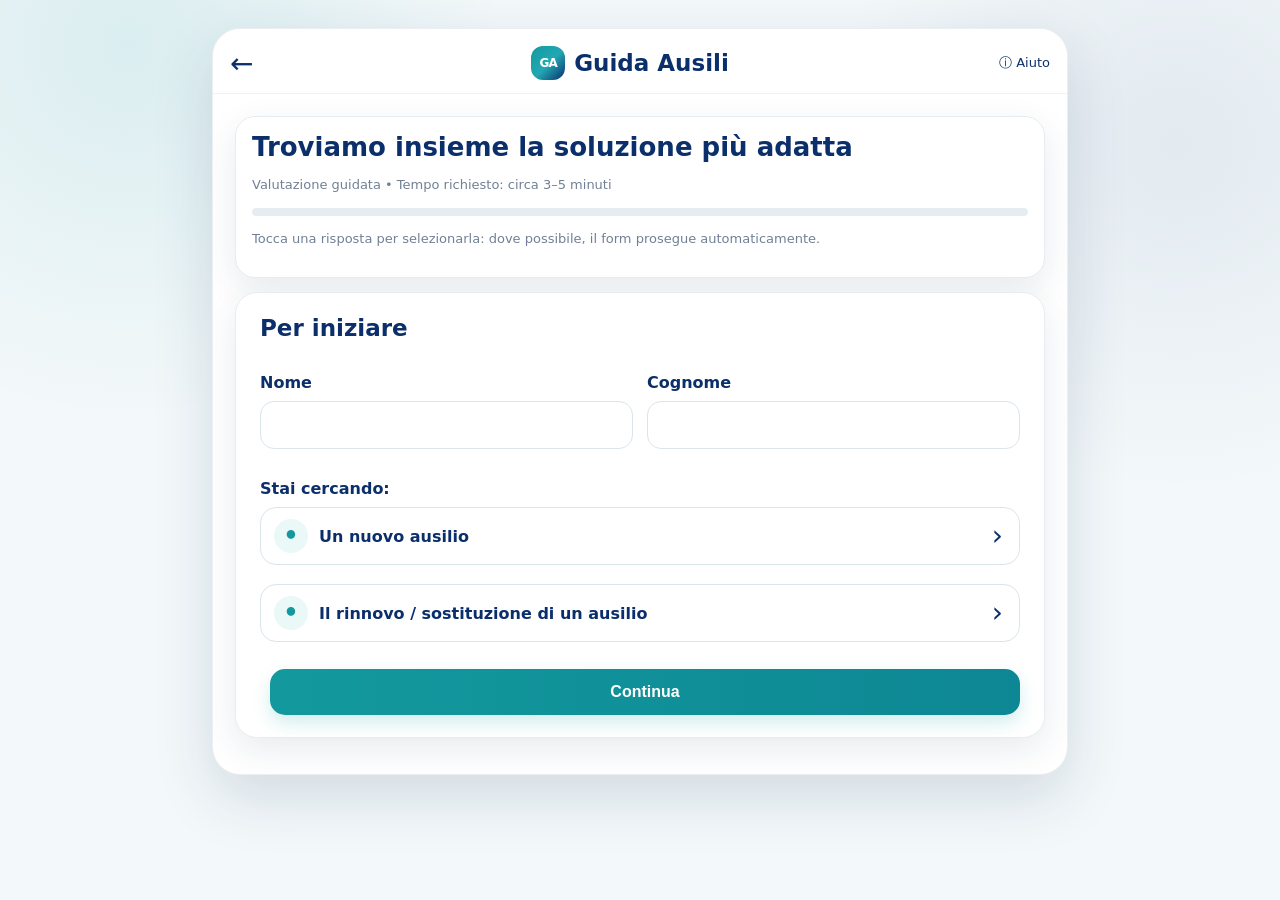
==== index.html @ f14e7bf2 "Initial commit: configuratore ausili (wizard + motore di scoring) Split del prototipo HTML monolitic" ====
<!DOCTYPE html>
<html lang="it">
<head>
<meta charset="utf-8">
<meta name="viewport" content="width=device-width,initial-scale=1">
<title>Configuratore Ausili - Motore V1</title>
<link rel="stylesheet" href="style.css">
</head>
<body>
<div class="wrap">
<div class="card">
<header class="app-header">
  <div class="back-ui">←</div>
  <div class="brand-ui"><span class="brand-logo">GA</span>Guida Ausili</div>
  <div class="help-ui">ⓘ Aiuto</div>
</header>
<div class="app-body">
<div class="top-progress">
  <h1>Troviamo insieme la soluzione più adatta</h1>
  <p class="small">Valutazione guidata • Tempo richiesto: circa 3–5 minuti</p>
  <div class="progress"><div id="bar"></div></div>
  <p class="small">Tocca una risposta per selezionarla: dove possibile, il form prosegue automaticamente.</p>
</div>

<form id="wizard">
<section class="step active" data-step="0">
<h2>Per iniziare</h2>
<div class="row">
<div class="field"><label>Nome</label><input name="firstName" type="text" required></div>
<div class="field"><label>Cognome</label><input name="lastName" type="text" required></div>
</div>
<div class="field">
<label>Stai cercando:</label>
<div class="grid">
<label class="option"><input type="radio" name="requestType" value="new" required> Un nuovo ausilio</label>
<label class="option"><input type="radio" name="requestType" value="renewal"> Il rinnovo / sostituzione di un ausilio</label>
</div>
</div>
<div class="actions"><span></span><button type="button" class="primary" onclick="nextStep()">Continua</button></div>
</section>

<section class="step" data-step="1">
<h2>Rinnovo dell'ausilio</h2>
<div id="renewalBlock">
<div class="field">
<label>Qual è il motivo principale del rinnovo?</label>
<div class="grid">
<label class="option"><input type="radio" name="renewalReason" value="wear"> Usura / tempo trascorso</label>
<label class="option"><input type="radio" name="renewalReason" value="changed"> Non più adeguato / mutate condizioni o esigenze</label>
</div>
</div>
<div id="wearDetails" class="hidden">
<div class="row">
<div class="field"><label>Da quale anno utilizzi l'ausilio attuale?</label><input type="number" min="1990" max="2026" name="deviceYear" placeholder="Es. 2021"></div>
<div class="field"><label>Come è stato ottenuto?</label>
<select name="funding">
<option value="">Seleziona</option><option value="asl">Fornitura ASL / SSN</option><option value="private">Acquisto privato</option><option value="unknown">Non lo so</option>
</select></div>
</div>
</div>
</div>
<div class="actions"><button type="button" class="secondary" onclick="prevStep()">Indietro</button><button type="button" class="primary" onclick="nextStep()">Continua</button></div>
</section>

<section class="step" data-step="2">
<h2>Tipologia di ausilio</h2>
<div class="field">
<label>Quale area ti interessa?</label>
<div class="grid">
<label class="option"><input type="radio" name="area" value="seated" required> Una soluzione per muoversi da seduto</label>
<label class="option"><input type="radio" name="area" value="standing"> Una soluzione per muoversi / stare in piedi</label>
<label class="option"><input type="radio" name="area" value="orthosis"> Un tutore / ortesi da indossare</label>
</div>
</div>
<div id="otherAreaMsg" class="warn hidden">In questo prototipo è già implementato il ramo “mobilità seduta adulto”. Gli altri rami verranno aggiunti con lo stesso motore.</div>
<div class="field">
<label>La soluzione è destinata a:</label>
<div class="grid">
<label class="option"><input type="radio" name="ageGroup" value="adult" required> Adulto</label>
<label class="option"><input type="radio" name="ageGroup" value="pediatric"> Bambino / ragazzo</label>
</div>
</div>
<div class="actions"><button type="button" class="secondary" onclick="prevStep()">Indietro</button><button type="button" class="primary" onclick="nextStep()">Continua</button></div>
</section>

<section class="step" data-step="3">
<h2>Tipo e contesto d'uso</h2>
<div class="field"><label>Hai già una preferenza?</label>
<div class="grid">
<label class="option"><input type="radio" name="preference" value="manual" required> Manuale</label>
<label class="option"><input type="radio" name="preference" value="power"> Elettronica</label>
<label class="option"><input type="radio" name="preference" value="unknown"> Non lo so, vorrei essere guidato</label>
</div></div>
<div class="field"><label>Dove prevedi di utilizzarla principalmente?</label>
<select name="context" required>
<option value="">Seleziona</option>
<option value="indoor_only">Solo all'interno</option>
<option value="mostly_indoor">Prevalentemente all'interno</option>
<option value="both">Sia all'interno che all'esterno</option>
<option value="mostly_outdoor">Prevalentemente all'esterno</option>
<option value="outdoor_only">Solo all'esterno</option>
</select></div>
<div class="actions"><button type="button" class="secondary" onclick="prevStep()">Indietro</button><button type="button" class="primary" onclick="nextStep()">Continua</button></div>
</section>

<section class="step" data-step="4">
<h2>Contesto abitativo</h2>
<div class="field"><label>Tipo di abitazione</label>
<select name="homeType"><option value="apartment">Appartamento</option><option value="house">Casa indipendente / villetta</option><option value="other">Altro</option></select></div>
<div class="field"><label>Sono presenti barriere per entrare o uscire?</label>
<select name="barriers">
<option value="none">No, accesso senza gradini</option><option value="one_step">Un gradino</option><option value="steps">Più gradini</option><option value="stairs">Una o più rampe di scale</option><option value="unknown">Non lo so</option>
</select></div>
<div class="field"><label>È presente una soluzione per superarle?</label>
<select name="barrierSolution">
<option value="none">Nessuna / non necessaria</option><option value="elevator">Ascensore</option><option value="stairlift">Montascale</option><option value="ramp">Rampa</option><option value="platform">Piattaforma elevatrice</option><option value="other">Altro</option>
</select></div>
<div id="elevatorFields" class="hidden">
<div class="row">
<div class="field"><label>Apertura porta ascensore (cm, se nota)</label><input type="number" name="elevatorWidth" min="40" max="200"></div>
<div class="field"><label>Profondità interna (cm, se nota)</label><input type="number" name="elevatorDepth" min="60" max="300"></div>
</div>
</div>
<div class="field"><label>Ci sono passaggi interni particolarmente stretti?</label>
<select name="narrowPassages"><option value="no">No</option><option value="yes">Sì</option><option value="unknown">Non lo so</option></select></div>
<div class="field"><label>Larghezza del passaggio più stretto (cm, se nota)</label><input type="number" name="narrowWidth" min="40" max="200"></div>
<div class="actions"><button type="button" class="secondary" onclick="prevStep()">Indietro</button><button type="button" class="primary" onclick="nextStep()">Continua</button></div>
</section>

<section class="step" data-step="5">
<h2>Quanto e come verrà utilizzata</h2>
<div class="field"><label>Quanto prevedi di utilizzare l'ausilio?</label>
<select name="usage" required>
<option value="">Seleziona</option>
<option value="occasional">Solo occasionalmente</option>
<option value="limited">Alcune volte durante la giornata</option>
<option value="hours">Diverse ore al giorno</option>
<option value="most_day">Per gran parte della giornata</option>
<option value="primary">Come seduta principale per tutta la giornata</option>
</select></div>
<div class="field"><label>Se usata in casa, sarà soprattutto:</label>
<select name="indoorRole">
<option value="specific">Per alcune attività / spostamenti specifici</option>
<option value="frequent">Per la maggior parte degli spostamenti</option>
<option value="primary">Come seduta per le attività quotidiane</option>
<option value="na">Non pertinente / non lo so</option>
</select></div>
<div class="field"><label>Deve essere caricata in automobile?</label>
<select name="carTransport">
<option value="frequent">Frequentemente</option><option value="occasional">Occasionalmente</option><option value="rare">Raramente</option><option value="never">Mai</option><option value="unknown">Non lo so</option>
</select></div>
<div class="actions"><button type="button" class="secondary" onclick="prevStep()">Indietro</button><button type="button" class="primary" onclick="nextStep()">Continua</button></div>
</section>

<section class="step" data-step="6">
<h2>Propulsione e accompagnamento</h2>
<div class="field"><label>La persona riesce a spostarsi autonomamente usando le braccia?</label>
<select name="propulsion" required>
<option value="">Seleziona</option>
<option value="independent">Sì, senza particolare difficoltà</option>
<option value="fatigue">Sì, ma con fatica</option>
<option value="short">Solo per brevi tratti</option>
<option value="none">No</option>
<option value="unknown">Non lo so</option>
</select></div>
<div class="field"><label>Durante gli spostamenti è disponibile un accompagnatore?</label>
<select name="caregiver" required>
<option value="">Seleziona</option>
<option value="always">Sempre o quasi sempre</option>
<option value="often">Spesso</option>
<option value="sometimes">Solo occasionalmente</option>
<option value="rare">Raramente</option>
<option value="never">Mai</option>
<option value="unknown">Non lo so</option>
</select></div>
<div class="field"><label>Per l'esterno, gli spostamenti saranno soprattutto:</label>
<select name="outdoorUse">
<option value="local">Brevi spostamenti vicino casa</option>
<option value="long">Tragitti più lunghi</option>
<option value="occasional">Uscite occasionali</option>
<option value="daily">Spostamenti quotidiani</option>
<option value="na">Non pertinente / non lo so</option>
</select></div>
<div class="actions"><button type="button" class="secondary" onclick="prevStep()">Indietro</button><button type="button" class="primary" onclick="nextStep()">Continua</button></div>
</section>

<section class="step" data-step="7">
<h2>Controllo posturale</h2>
<div class="field"><label>La persona riesce a mantenere il tronco stabile quando è seduta?</label>
<select name="trunk" required>
<option value="">Seleziona</option>
<option value="stable">Sì, in autonomia</option>
<option value="partial">Sì, ma tende a inclinarsi / necessita di qualche sostegno</option>
<option value="none">No, necessita di sostegno importante</option>
<option value="unknown">Non lo so</option>
</select></div>
<div class="field"><label>La persona riesce a mantenere il capo in posizione autonomamente?</label>
<select name="head" required>
<option value="">Seleziona</option>
<option value="stable">Sì</option>
<option value="partial">Sì, ma con difficoltà o per periodi limitati</option>
<option value="none">No, necessita di sostegno</option>
<option value="unknown">Non lo so</option>
</select></div>
<div class="actions"><button type="button" class="secondary" onclick="prevStep()">Indietro</button><button type="button" class="primary" onclick="nextStep()">Continua</button></div>
</section>

<section class="step" data-step="8">
<h2>Risultato della configurazione</h2>
<div id="resultBox"></div>
<div class="contact-panel">
<h3>Vuoi maggiori informazioni o una consulenza gratuita?</h3>
<p class="small">Puoi inviare direttamente a noi il riepilogo della configurazione tramite WhatsApp oppure email.</p>
<div class="row">
<div class="field"><label>Email</label><input type="email" name="contactEmail" placeholder="La tua email"></div>
<div class="field"><label>Cellulare</label><input type="tel" name="contactPhone" placeholder="Il tuo cellulare"></div>
</div>
<label class="consent-row"><input type="checkbox" name="contactConsent"> <span>Desidero essere ricontattato per ricevere maggiori informazioni o una consulenza gratuita relativa alla configurazione effettuata.</span></label>
<div class="contact-grid">
<button type="button" class="contact-btn whatsapp-btn" onclick="sendWhatsApp()">💬 Invia riepilogo via WhatsApp</button>
<button type="button" class="contact-btn email-btn" onclick="sendEmail()">✉️ Invia riepilogo via email</button>
</div>
<div id="summaryPreview" class="summary-preview"></div>
<p class="quick-note">Per l'uso reale sostituisci nel file script.js il numero WhatsApp e l'indirizzo email predefiniti. Il paziente vedrà il messaggio già compilato e dovrà solo premere “Invia”.</p>
<div class="actions"><button type="button" class="secondary" onclick="prevStep()">Indietro</button></div>
</div>
</section>
</form>
</div>
</div>
</div>

<script src="script.js"></script>
</body>
</html>
---- style.css ----
:root{
 --navy:#0b2f6b;--teal:#13999d;--teal2:#0d8794;--teal-soft:#eaf8f7;
 --bg:#f3f8fa;--card:#fff;--text:#15365d;--muted:#718096;--line:#dbe5ec;
 --ok:#eef9f2;--warn:#fff7e7;--shadow:0 12px 34px rgba(26,58,92,.10)
}
*{box-sizing:border-box}
html,body{margin:0;min-height:100%;font-family:Inter,system-ui,-apple-system,Segoe UI,Roboto,Arial,sans-serif;color:var(--text)}
body{background:radial-gradient(circle at 10% 5%,rgba(19,153,157,.11),transparent 26%),radial-gradient(circle at 92% 16%,rgba(11,47,107,.07),transparent 25%),var(--bg)}
.wrap{max-width:570px;margin:0 auto;padding:14px 12px 44px}
.card{background:#fff;border:1px solid rgba(11,47,107,.08);border-radius:34px;box-shadow:0 22px 60px rgba(25,55,84,.15);padding:0;overflow:hidden;min-height:94vh}
.app-header{position:sticky;top:0;z-index:20;background:rgba(255,255,255,.96);backdrop-filter:blur(12px);display:grid;grid-template-columns:42px 1fr 62px;align-items:center;padding:17px 17px 13px;border-bottom:1px solid #edf2f5}
.back-ui{font-size:28px;color:var(--navy);font-weight:500}.brand-ui{display:flex;align-items:center;justify-content:center;gap:9px;font-size:23px;font-weight:850;color:var(--navy)}
.brand-logo{width:34px;height:34px;border-radius:12px;background:linear-gradient(135deg,var(--teal),#22a8b4 52%,var(--navy));display:grid;place-items:center;color:#fff;font-size:12px;font-weight:900;letter-spacing:-1px}
.help-ui{text-align:right;font-size:13px;color:var(--navy)}
.app-body{padding:16px}
.top-progress{background:#fff;border:1px solid #e5edf2;border-radius:20px;padding:16px;box-shadow:var(--shadow);margin-bottom:14px}
.badge{display:none}
h1{font-size:26px;line-height:1.12;color:var(--navy);margin:0 0 8px}h2{font-size:23px;line-height:1.18;color:var(--navy);margin:0 0 16px}p{line-height:1.5}.small{font-size:13px;color:var(--muted)}
.progress{height:8px;background:#e6edf2;border-radius:999px;overflow:hidden;margin:13px 0 9px}.progress>div{height:100%;background:linear-gradient(90deg,var(--teal),#1eabb0);width:0;transition:.25s}
.step{display:none}.step.active{display:block;animation:fade .18s ease}@keyframes fade{from{opacity:.35;transform:translateY(4px)}to{opacity:1;transform:none}}
.step>h2,.step>.field,.step>.row,.step>.grid,.step>.actions,.step>label.option,#renewalBlock,#otherAreaMsg,#resultBox{margin-left:2px;margin-right:2px}
.step{background:#fff;border:1px solid #e6edf2;border-radius:22px;padding:18px;box-shadow:var(--shadow);margin-bottom:14px}
.field{margin:15px 0}.field>label,.field>div>label{display:block;font-weight:750;margin-bottom:9px;color:var(--navy)}
.row{display:grid;grid-template-columns:1fr 1fr;gap:10px}.grid{display:grid;gap:10px}
input[type=text],input[type=email],input[type=tel],input[type=number]{width:100%;padding:14px 14px;border:1px solid var(--line);border-radius:14px;font-size:16px;color:var(--text);background:#fff;outline:none}
input:focus{border-color:var(--teal);box-shadow:0 0 0 3px rgba(19,153,157,.10)}
label.option,.select-choice{position:relative;width:100%;display:flex!important;align-items:center;min-height:58px;border:1px solid var(--line)!important;border-radius:16px!important;padding:13px 44px 13px 58px!important;background:#fff!important;color:var(--navy)!important;font-size:16px!important;font-weight:750!important;text-align:left;cursor:pointer;transition:.15s}
label.option:before,.select-choice:before{content:'•';position:absolute;left:13px;top:50%;transform:translateY(-50%);width:34px;height:34px;border-radius:50%;display:grid;place-items:center;background:var(--teal-soft);color:var(--teal);font-size:24px;line-height:1}
label.option:after,.select-choice:after{content:'›';position:absolute;right:16px;top:50%;transform:translateY(-53%);font-size:28px;color:var(--navy);font-weight:400}
label.option:hover,.select-choice:hover{border-color:#b8d4de!important;background:#fcfefe!important}
label.option:has(input:checked),label.option.selected,.select-choice.selected{border-color:var(--teal)!important;background:var(--teal-soft)!important;box-shadow:0 0 0 1px var(--teal) inset}
label.option input[type=radio]{position:absolute;opacity:0;pointer-events:none}.select-buttons{display:grid;gap:10px;margin-top:8px}.enhanced-hidden{position:absolute!important;opacity:0!important;pointer-events:none!important;width:1px!important;height:1px!important}
.actions{display:flex;gap:10px;margin-top:18px}.actions button,button.primary,button.secondary,.contact-btn{border:0;border-radius:15px;padding:14px 16px;font-size:16px;font-weight:800;cursor:pointer}.primary{background:linear-gradient(90deg,var(--teal),var(--teal2));color:#fff;flex:1;box-shadow:0 8px 18px rgba(19,153,157,.18)}.secondary{background:#edf3f6;color:var(--navy)}
.result{background:linear-gradient(135deg,#fff,#f4fbfb);border:1px solid #d8ebeb;border-radius:20px;padding:18px;margin:12px 0;box-shadow:var(--shadow)}.result h2{font-size:28px;margin-bottom:10px}.score{font-size:12px;color:var(--muted)}
.req{background:#f7fafc;border:1px solid #e1e9ef;border-radius:16px;padding:14px;margin-top:12px}.req ul,.warn ul{padding-left:20px}.warn{background:var(--warn);border:1px solid #efdba6;border-radius:16px;padding:14px;margin-top:12px}.hidden{display:none!important}
.contact-panel{margin-top:16px;border-top:1px solid #edf1f4;padding-top:16px}.contact-panel h3{font-size:22px;color:var(--navy);margin:0 0 8px}.contact-grid{display:grid;gap:10px;margin:12px 0}.contact-btn{width:100%;display:flex;align-items:center;justify-content:center;gap:8px}.whatsapp-btn{background:#20b866;color:#fff}.email-btn{background:#edf4fb;color:var(--navy);border:1px solid #d8e5f1}.summary-preview{background:#f7fafc;border:1px solid #e1e9ef;border-radius:14px;padding:12px;white-space:pre-wrap;font-size:12px;line-height:1.45;color:#4f657a;margin-top:10px}
.consent-row{display:flex;gap:9px;align-items:flex-start;margin-top:10px;font-size:12px;color:var(--muted)}.consent-row input{margin-top:3px}.quick-note{font-size:12px;color:var(--muted);margin-top:8px}
@media(max-width:620px){.row{grid-template-columns:1fr}.card{border-radius:26px}.app-body{padding:13px}.step{padding:16px}.wrap{padding:8px 7px 34px}}
@media(min-width:760px){.wrap{max-width:880px;padding-top:28px}.card{min-height:auto;border-radius:28px}.app-body{padding:22px}.step{padding:22px}.select-buttons{grid-template-columns:repeat(2,minmax(0,1fr))}.row{gap:14px}}
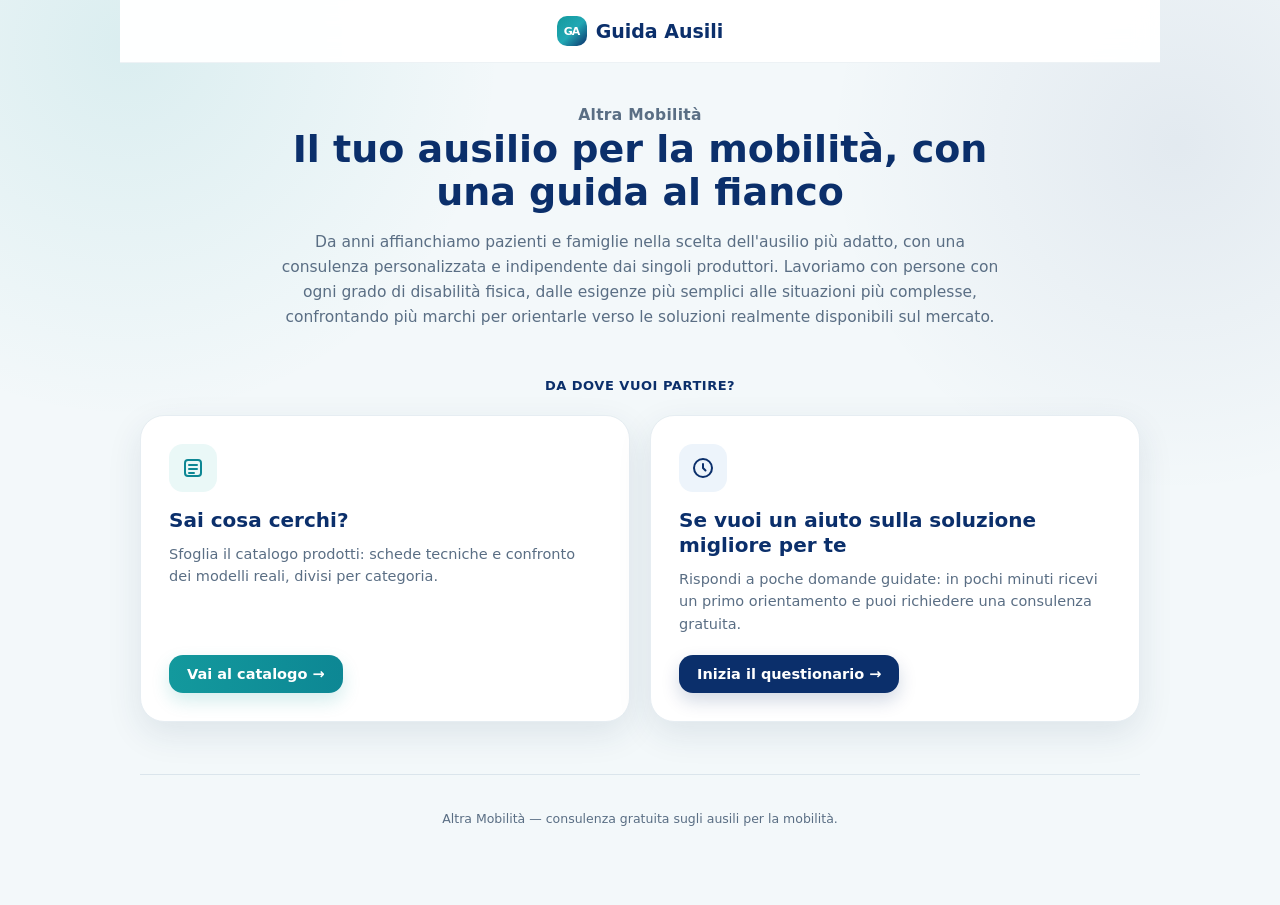
==== commit 8cf72c41: "Aggiunge una home page di ingresso prima del wizard Sposta il questionario su configuratore.html e i" ====
--- a/index.html
+++ b/index.html
@@ -1,235 +1,48 @@
-<!DOCTYPE html>
+<!doctype html>
 <html lang="it">
 <head>
 <meta charset="utf-8">
-<meta name="viewport" content="width=device-width,initial-scale=1">
-<title>Configuratore Ausili - Motore V1</title>
-<link rel="stylesheet" href="style.css">
+<meta name="viewport" content="width=device-width, initial-scale=1">
+<title>Guida Ausili</title>
+<meta name="description" content="Guida Ausili di Altra Mobilità: consulenza personalizzata e catalogo prodotti per trovare l'ausilio per la mobilità più adatto a ogni esigenza.">
+<link rel="stylesheet" href="home.css">
 </head>
 <body>
 <div class="wrap">
-<div class="card">
-<header class="app-header">
-  <div class="back-ui">←</div>
-  <div class="brand-ui"><span class="brand-logo">GA</span>Guida Ausili</div>
-  <div class="help-ui">ⓘ Aiuto</div>
-</header>
-<div class="app-body">
-<div class="top-progress">
-  <h1>Troviamo insieme la soluzione più adatta</h1>
-  <p class="small">Valutazione guidata • Tempo richiesto: circa 3–5 minuti</p>
-  <div class="progress"><div id="bar"></div></div>
-  <p class="small">Tocca una risposta per selezionarla: dove possibile, il form prosegue automaticamente.</p>
+
+  <header class="site-header">
+    <span></span>
+    <div class="brand-ui"><span class="brand-logo">GA</span>Guida Ausili</div>
+    <span></span>
+  </header>
+
+  <section class="hero">
+    <p class="eyebrow">Altra Mobilità</p>
+    <h1>Il tuo ausilio per la mobilità, con una guida al fianco</h1>
+    <p>Da anni affianchiamo pazienti e famiglie nella scelta dell'ausilio più adatto, con una consulenza personalizzata e indipendente dai singoli produttori. Lavoriamo con persone con ogni grado di disabilità fisica, dalle esigenze più semplici alle situazioni più complesse, confrontando più marchi per orientarle verso le soluzioni realmente disponibili sul mercato.</p>
+  </section>
+
+  <div class="choice-intro"><p>Da dove vuoi partire?</p></div>
+
+  <div class="choice-grid">
+    <a class="choice-card" href="catalogo/index.html">
+      <span class="icon-tile" aria-hidden="true"><svg viewBox="0 0 24 24" fill="none" stroke="currentColor" stroke-width="2" stroke-linecap="round" stroke-linejoin="round"><rect x="4" y="4" width="16" height="16" rx="3"/><path d="M8 9h8M8 13h8M8 17h5"/></svg></span>
+      <h2>Sai cosa cerchi?</h2>
+      <p>Sfoglia il catalogo prodotti: schede tecniche e confronto dei modelli reali, divisi per categoria.</p>
+      <span class="cta">Vai al catalogo →</span>
+    </a>
+    <a class="choice-card alt" href="configuratore.html">
+      <span class="icon-tile" aria-hidden="true"><svg viewBox="0 0 24 24" fill="none" stroke="currentColor" stroke-width="2" stroke-linecap="round" stroke-linejoin="round"><circle cx="12" cy="12" r="9"/><path d="M12 8v4l2.5 2.5"/></svg></span>
+      <h2>Se vuoi un aiuto sulla soluzione migliore per te</h2>
+      <p>Rispondi a poche domande guidate: in pochi minuti ricevi un primo orientamento e puoi richiedere una consulenza gratuita.</p>
+      <span class="cta">Inizia il questionario →</span>
+    </a>
+  </div>
+
+  <footer class="site-footer">
+    <p>Altra Mobilità — consulenza gratuita sugli ausili per la mobilità.</p>
+  </footer>
+
 </div>
-
-<form id="wizard">
-<section class="step active" data-step="0">
-<h2>Per iniziare</h2>
-<div class="row">
-<div class="field"><label>Nome</label><input name="firstName" type="text" required></div>
-<div class="field"><label>Cognome</label><input name="lastName" type="text" required></div>
-</div>
-<div class="field">
-<label>Stai cercando:</label>
-<div class="grid">
-<label class="option"><input type="radio" name="requestType" value="new" required> Un nuovo ausilio</label>
-<label class="option"><input type="radio" name="requestType" value="renewal"> Il rinnovo / sostituzione di un ausilio</label>
-</div>
-</div>
-<div class="actions"><span></span><button type="button" class="primary" onclick="nextStep()">Continua</button></div>
-</section>
-
-<section class="step" data-step="1">
-<h2>Rinnovo dell'ausilio</h2>
-<div id="renewalBlock">
-<div class="field">
-<label>Qual è il motivo principale del rinnovo?</label>
-<div class="grid">
-<label class="option"><input type="radio" name="renewalReason" value="wear"> Usura / tempo trascorso</label>
-<label class="option"><input type="radio" name="renewalReason" value="changed"> Non più adeguato / mutate condizioni o esigenze</label>
-</div>
-</div>
-<div id="wearDetails" class="hidden">
-<div class="row">
-<div class="field"><label>Da quale anno utilizzi l'ausilio attuale?</label><input type="number" min="1990" max="2026" name="deviceYear" placeholder="Es. 2021"></div>
-<div class="field"><label>Come è stato ottenuto?</label>
-<select name="funding">
-<option value="">Seleziona</option><option value="asl">Fornitura ASL / SSN</option><option value="private">Acquisto privato</option><option value="unknown">Non lo so</option>
-</select></div>
-</div>
-</div>
-</div>
-<div class="actions"><button type="button" class="secondary" onclick="prevStep()">Indietro</button><button type="button" class="primary" onclick="nextStep()">Continua</button></div>
-</section>
-
-<section class="step" data-step="2">
-<h2>Tipologia di ausilio</h2>
-<div class="field">
-<label>Quale area ti interessa?</label>
-<div class="grid">
-<label class="option"><input type="radio" name="area" value="seated" required> Una soluzione per muoversi da seduto</label>
-<label class="option"><input type="radio" name="area" value="standing"> Una soluzione per muoversi / stare in piedi</label>
-<label class="option"><input type="radio" name="area" value="orthosis"> Un tutore / ortesi da indossare</label>
-</div>
-</div>
-<div id="otherAreaMsg" class="warn hidden">In questo prototipo è già implementato il ramo “mobilità seduta adulto”. Gli altri rami verranno aggiunti con lo stesso motore.</div>
-<div class="field">
-<label>La soluzione è destinata a:</label>
-<div class="grid">
-<label class="option"><input type="radio" name="ageGroup" value="adult" required> Adulto</label>
-<label class="option"><input type="radio" name="ageGroup" value="pediatric"> Bambino / ragazzo</label>
-</div>
-</div>
-<div class="actions"><button type="button" class="secondary" onclick="prevStep()">Indietro</button><button type="button" class="primary" onclick="nextStep()">Continua</button></div>
-</section>
-
-<section class="step" data-step="3">
-<h2>Tipo e contesto d'uso</h2>
-<div class="field"><label>Hai già una preferenza?</label>
-<div class="grid">
-<label class="option"><input type="radio" name="preference" value="manual" required> Manuale</label>
-<label class="option"><input type="radio" name="preference" value="power"> Elettronica</label>
-<label class="option"><input type="radio" name="preference" value="unknown"> Non lo so, vorrei essere guidato</label>
-</div></div>
-<div class="field"><label>Dove prevedi di utilizzarla principalmente?</label>
-<select name="context" required>
-<option value="">Seleziona</option>
-<option value="indoor_only">Solo all'interno</option>
-<option value="mostly_indoor">Prevalentemente all'interno</option>
-<option value="both">Sia all'interno che all'esterno</option>
-<option value="mostly_outdoor">Prevalentemente all'esterno</option>
-<option value="outdoor_only">Solo all'esterno</option>
-</select></div>
-<div class="actions"><button type="button" class="secondary" onclick="prevStep()">Indietro</button><button type="button" class="primary" onclick="nextStep()">Continua</button></div>
-</section>
-
-<section class="step" data-step="4">
-<h2>Contesto abitativo</h2>
-<div class="field"><label>Tipo di abitazione</label>
-<select name="homeType"><option value="apartment">Appartamento</option><option value="house">Casa indipendente / villetta</option><option value="other">Altro</option></select></div>
-<div class="field"><label>Sono presenti barriere per entrare o uscire?</label>
-<select name="barriers">
-<option value="none">No, accesso senza gradini</option><option value="one_step">Un gradino</option><option value="steps">Più gradini</option><option value="stairs">Una o più rampe di scale</option><option value="unknown">Non lo so</option>
-</select></div>
-<div class="field"><label>È presente una soluzione per superarle?</label>
-<select name="barrierSolution">
-<option value="none">Nessuna / non necessaria</option><option value="elevator">Ascensore</option><option value="stairlift">Montascale</option><option value="ramp">Rampa</option><option value="platform">Piattaforma elevatrice</option><option value="other">Altro</option>
-</select></div>
-<div id="elevatorFields" class="hidden">
-<div class="row">
-<div class="field"><label>Apertura porta ascensore (cm, se nota)</label><input type="number" name="elevatorWidth" min="40" max="200"></div>
-<div class="field"><label>Profondità interna (cm, se nota)</label><input type="number" name="elevatorDepth" min="60" max="300"></div>
-</div>
-</div>
-<div class="field"><label>Ci sono passaggi interni particolarmente stretti?</label>
-<select name="narrowPassages"><option value="no">No</option><option value="yes">Sì</option><option value="unknown">Non lo so</option></select></div>
-<div class="field"><label>Larghezza del passaggio più stretto (cm, se nota)</label><input type="number" name="narrowWidth" min="40" max="200"></div>
-<div class="actions"><button type="button" class="secondary" onclick="prevStep()">Indietro</button><button type="button" class="primary" onclick="nextStep()">Continua</button></div>
-</section>
-
-<section class="step" data-step="5">
-<h2>Quanto e come verrà utilizzata</h2>
-<div class="field"><label>Quanto prevedi di utilizzare l'ausilio?</label>
-<select name="usage" required>
-<option value="">Seleziona</option>
-<option value="occasional">Solo occasionalmente</option>
-<option value="limited">Alcune volte durante la giornata</option>
-<option value="hours">Diverse ore al giorno</option>
-<option value="most_day">Per gran parte della giornata</option>
-<option value="primary">Come seduta principale per tutta la giornata</option>
-</select></div>
-<div class="field"><label>Se usata in casa, sarà soprattutto:</label>
-<select name="indoorRole">
-<option value="specific">Per alcune attività / spostamenti specifici</option>
-<option value="frequent">Per la maggior parte degli spostamenti</option>
-<option value="primary">Come seduta per le attività quotidiane</option>
-<option value="na">Non pertinente / non lo so</option>
-</select></div>
-<div class="field"><label>Deve essere caricata in automobile?</label>
-<select name="carTransport">
-<option value="frequent">Frequentemente</option><option value="occasional">Occasionalmente</option><option value="rare">Raramente</option><option value="never">Mai</option><option value="unknown">Non lo so</option>
-</select></div>
-<div class="actions"><button type="button" class="secondary" onclick="prevStep()">Indietro</button><button type="button" class="primary" onclick="nextStep()">Continua</button></div>
-</section>
-
-<section class="step" data-step="6">
-<h2>Propulsione e accompagnamento</h2>
-<div class="field"><label>La persona riesce a spostarsi autonomamente usando le braccia?</label>
-<select name="propulsion" required>
-<option value="">Seleziona</option>
-<option value="independent">Sì, senza particolare difficoltà</option>
-<option value="fatigue">Sì, ma con fatica</option>
-<option value="short">Solo per brevi tratti</option>
-<option value="none">No</option>
-<option value="unknown">Non lo so</option>
-</select></div>
-<div class="field"><label>Durante gli spostamenti è disponibile un accompagnatore?</label>
-<select name="caregiver" required>
-<option value="">Seleziona</option>
-<option value="always">Sempre o quasi sempre</option>
-<option value="often">Spesso</option>
-<option value="sometimes">Solo occasionalmente</option>
-<option value="rare">Raramente</option>
-<option value="never">Mai</option>
-<option value="unknown">Non lo so</option>
-</select></div>
-<div class="field"><label>Per l'esterno, gli spostamenti saranno soprattutto:</label>
-<select name="outdoorUse">
-<option value="local">Brevi spostamenti vicino casa</option>
-<option value="long">Tragitti più lunghi</option>
-<option value="occasional">Uscite occasionali</option>
-<option value="daily">Spostamenti quotidiani</option>
-<option value="na">Non pertinente / non lo so</option>
-</select></div>
-<div class="actions"><button type="button" class="secondary" onclick="prevStep()">Indietro</button><button type="button" class="primary" onclick="nextStep()">Continua</button></div>
-</section>
-
-<section class="step" data-step="7">
-<h2>Controllo posturale</h2>
-<div class="field"><label>La persona riesce a mantenere il tronco stabile quando è seduta?</label>
-<select name="trunk" required>
-<option value="">Seleziona</option>
-<option value="stable">Sì, in autonomia</option>
-<option value="partial">Sì, ma tende a inclinarsi / necessita di qualche sostegno</option>
-<option value="none">No, necessita di sostegno importante</option>
-<option value="unknown">Non lo so</option>
-</select></div>
-<div class="field"><label>La persona riesce a mantenere il capo in posizione autonomamente?</label>
-<select name="head" required>
-<option value="">Seleziona</option>
-<option value="stable">Sì</option>
-<option value="partial">Sì, ma con difficoltà o per periodi limitati</option>
-<option value="none">No, necessita di sostegno</option>
-<option value="unknown">Non lo so</option>
-</select></div>
-<div class="actions"><button type="button" class="secondary" onclick="prevStep()">Indietro</button><button type="button" class="primary" onclick="nextStep()">Continua</button></div>
-</section>
-
-<section class="step" data-step="8">
-<h2>Risultato della configurazione</h2>
-<div id="resultBox"></div>
-<div class="contact-panel">
-<h3>Vuoi maggiori informazioni o una consulenza gratuita?</h3>
-<p class="small">Puoi inviare direttamente a noi il riepilogo della configurazione tramite WhatsApp oppure email.</p>
-<div class="row">
-<div class="field"><label>Email</label><input type="email" name="contactEmail" placeholder="La tua email"></div>
-<div class="field"><label>Cellulare</label><input type="tel" name="contactPhone" placeholder="Il tuo cellulare"></div>
-</div>
-<label class="consent-row"><input type="checkbox" name="contactConsent"> <span>Desidero essere ricontattato per ricevere maggiori informazioni o una consulenza gratuita relativa alla configurazione effettuata.</span></label>
-<div class="contact-grid">
-<button type="button" class="contact-btn whatsapp-btn" onclick="sendWhatsApp()">💬 Invia riepilogo via WhatsApp</button>
-<button type="button" class="contact-btn email-btn" onclick="sendEmail()">✉️ Invia riepilogo via email</button>
-</div>
-<div id="summaryPreview" class="summary-preview"></div>
-<p class="quick-note">Per l'uso reale sostituisci nel file script.js il numero WhatsApp e l'indirizzo email predefiniti. Il paziente vedrà il messaggio già compilato e dovrà solo premere “Invia”.</p>
-<div class="actions"><button type="button" class="secondary" onclick="prevStep()">Indietro</button></div>
-</div>
-</section>
-</form>
-</div>
-</div>
-</div>
-
-<script src="script.js"></script>
 </body>
 </html>
--- a/home.css
+++ b/home.css
@@ -0,0 +1,44 @@
+:root{
+ --navy:#0b2f6b;--teal:#13999d;--teal2:#0d8794;--teal-soft:#eaf8f7;
+ --bg:#f3f8fa;--card:#fff;--text:#15365d;--muted:#5a6e84;--line:#dbe5ec;
+ --shadow:0 12px 34px rgba(26,58,92,.10);
+}
+*{box-sizing:border-box}
+html,body{margin:0;min-height:100%;font-family:Inter,system-ui,-apple-system,Segoe UI,Roboto,Arial,sans-serif;color:var(--text)}
+body{background:radial-gradient(circle at 10% 5%,rgba(19,153,157,.11),transparent 26%),radial-gradient(circle at 92% 16%,rgba(11,47,107,.07),transparent 25%),var(--bg)}
+a{color:var(--teal2)}
+.wrap{max-width:1040px;margin:0 auto;padding:0 20px 64px}
+
+.site-header{position:sticky;top:0;z-index:20;background:rgba(255,255,255,.96);-webkit-backdrop-filter:blur(12px);backdrop-filter:blur(12px);display:grid;grid-template-columns:1fr auto 1fr;align-items:center;gap:14px;padding:16px 20px;border-bottom:1px solid #edf2f5;margin:0 -20px 40px}
+.brand-ui{display:flex;align-items:center;justify-content:center;gap:9px;font-size:19px;font-weight:850;color:var(--navy);white-space:nowrap}
+.brand-logo{width:30px;height:30px;border-radius:10px;background:linear-gradient(135deg,var(--teal),#22a8b4 52%,var(--navy));display:grid;place-items:center;color:#fff;font-size:11px;font-weight:900;letter-spacing:-1px;flex:0 0 auto}
+
+/* hero / about */
+.hero{max-width:720px;margin:0 auto 48px;text-align:center}
+.eyebrow{font-weight:700;font-size:13px;color:var(--teal2);margin:0 0 10px;letter-spacing:.02em}
+.hero h1{margin:0 0 16px;font-size:clamp(28px,4.2vw,38px);line-height:1.14;color:var(--navy);font-weight:850}
+.hero p{margin:0;font-size:15.5px;color:var(--muted);line-height:1.6}
+
+/* choice section */
+.choice-intro{text-align:center;margin-bottom:22px}
+.choice-intro p{margin:0;font-size:13px;font-weight:700;color:var(--navy);text-transform:uppercase;letter-spacing:.04em}
+
+.choice-grid{display:grid;grid-template-columns:repeat(2,minmax(0,1fr));gap:20px;margin-bottom:8px}
+.choice-card{display:flex;flex-direction:column;background:var(--card);border:1px solid #e6edf2;border-radius:24px;padding:28px;box-shadow:var(--shadow);text-decoration:none;color:var(--text);transition:transform .15s,box-shadow .15s}
+.choice-card:hover{transform:translateY(-2px);box-shadow:0 18px 44px rgba(26,58,92,.15)}
+.choice-card .icon-tile{width:48px;height:48px;flex:0 0 auto;border-radius:14px;background:var(--teal-soft);color:var(--teal2);display:grid;place-items:center;margin-bottom:16px}
+.choice-card .icon-tile svg{width:24px;height:24px}
+.choice-card h2{margin:0 0 10px;font-size:20px;font-weight:800;color:var(--navy);line-height:1.25}
+.choice-card p{margin:0;font-size:14.5px;color:var(--muted);line-height:1.55;flex:1}
+.choice-card .cta{align-self:flex-start;display:inline-flex;align-items:center;gap:6px;margin-top:20px;font-weight:800;font-size:14.5px;color:#fff;background:linear-gradient(90deg,var(--teal),var(--teal2));padding:11px 18px;border-radius:14px;box-shadow:0 8px 18px rgba(19,153,157,.18)}
+.choice-card.alt .icon-tile{background:#edf4fb;color:var(--navy)}
+.choice-card.alt .cta{background:var(--navy);box-shadow:0 8px 18px rgba(11,47,107,.18)}
+
+footer.site-footer{margin-top:52px;padding-top:22px;border-top:1px solid var(--line);font-size:12.5px;color:var(--muted);line-height:1.5;text-align:center}
+
+@media(max-width:720px){
+ .wrap{padding:0 14px 48px}
+ .site-header{margin:0 -14px 32px;padding:14px 14px}
+ .brand-ui{font-size:16px}
+ .choice-grid{grid-template-columns:1fr}
+}
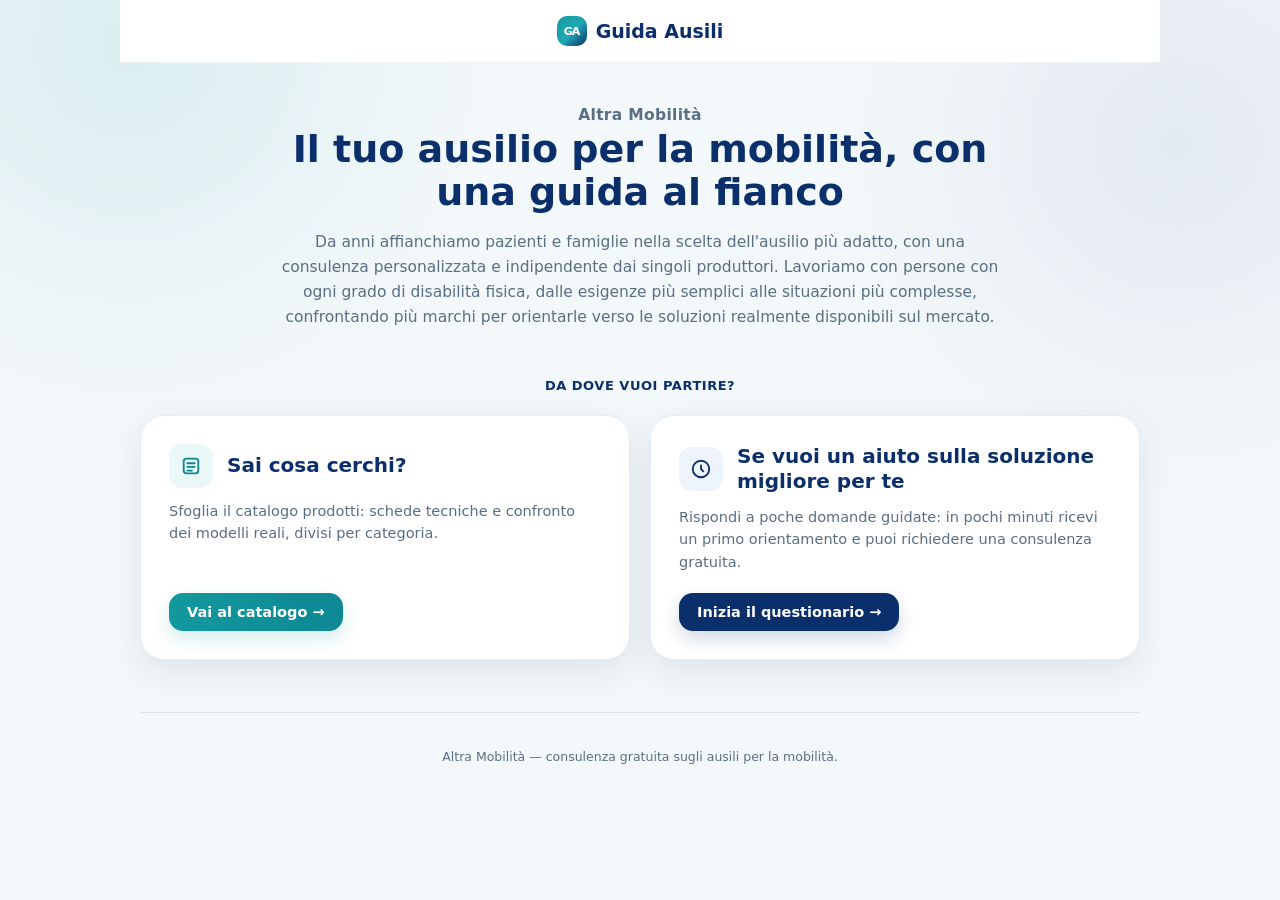
==== commit f8b605dd: "Allinea le card della home al linguaggio visivo del catalogo Icona in linea accanto al titolo invece" ====
--- a/index.html
+++ b/index.html
@@ -26,14 +26,18 @@
 
   <div class="choice-grid">
     <a class="choice-card" href="catalogo/index.html">
-      <span class="icon-tile" aria-hidden="true"><svg viewBox="0 0 24 24" fill="none" stroke="currentColor" stroke-width="2" stroke-linecap="round" stroke-linejoin="round"><rect x="4" y="4" width="16" height="16" rx="3"/><path d="M8 9h8M8 13h8M8 17h5"/></svg></span>
-      <h2>Sai cosa cerchi?</h2>
+      <div class="choice-card-head">
+        <span class="icon-tile" aria-hidden="true"><svg viewBox="0 0 24 24" fill="none" stroke="currentColor" stroke-width="2" stroke-linecap="round" stroke-linejoin="round"><rect x="4" y="4" width="16" height="16" rx="3"/><path d="M8 9h8M8 13h8M8 17h5"/></svg></span>
+        <h2>Sai cosa cerchi?</h2>
+      </div>
       <p>Sfoglia il catalogo prodotti: schede tecniche e confronto dei modelli reali, divisi per categoria.</p>
       <span class="cta">Vai al catalogo →</span>
     </a>
     <a class="choice-card alt" href="configuratore.html">
-      <span class="icon-tile" aria-hidden="true"><svg viewBox="0 0 24 24" fill="none" stroke="currentColor" stroke-width="2" stroke-linecap="round" stroke-linejoin="round"><circle cx="12" cy="12" r="9"/><path d="M12 8v4l2.5 2.5"/></svg></span>
-      <h2>Se vuoi un aiuto sulla soluzione migliore per te</h2>
+      <div class="choice-card-head">
+        <span class="icon-tile" aria-hidden="true"><svg viewBox="0 0 24 24" fill="none" stroke="currentColor" stroke-width="2" stroke-linecap="round" stroke-linejoin="round"><circle cx="12" cy="12" r="9"/><path d="M12 8v4l2.5 2.5"/></svg></span>
+        <h2>Se vuoi un aiuto sulla soluzione migliore per te</h2>
+      </div>
       <p>Rispondi a poche domande guidate: in pochi minuti ricevi un primo orientamento e puoi richiedere una consulenza gratuita.</p>
       <span class="cta">Inizia il questionario →</span>
     </a>
--- a/home.css
+++ b/home.css
@@ -26,9 +26,10 @@
 .choice-grid{display:grid;grid-template-columns:repeat(2,minmax(0,1fr));gap:20px;margin-bottom:8px}
 .choice-card{display:flex;flex-direction:column;background:var(--card);border:1px solid #e6edf2;border-radius:24px;padding:28px;box-shadow:var(--shadow);text-decoration:none;color:var(--text);transition:transform .15s,box-shadow .15s}
 .choice-card:hover{transform:translateY(-2px);box-shadow:0 18px 44px rgba(26,58,92,.15)}
-.choice-card .icon-tile{width:48px;height:48px;flex:0 0 auto;border-radius:14px;background:var(--teal-soft);color:var(--teal2);display:grid;place-items:center;margin-bottom:16px}
-.choice-card .icon-tile svg{width:24px;height:24px}
-.choice-card h2{margin:0 0 10px;font-size:20px;font-weight:800;color:var(--navy);line-height:1.25}
+.choice-card-head{display:flex;align-items:center;gap:14px;margin-bottom:12px}
+.choice-card .icon-tile{width:44px;height:44px;flex:0 0 auto;border-radius:13px;background:var(--teal-soft);color:var(--teal2);display:grid;place-items:center}
+.choice-card .icon-tile svg{width:22px;height:22px}
+.choice-card h2{margin:0;font-size:20px;font-weight:800;color:var(--navy);line-height:1.25}
 .choice-card p{margin:0;font-size:14.5px;color:var(--muted);line-height:1.55;flex:1}
 .choice-card .cta{align-self:flex-start;display:inline-flex;align-items:center;gap:6px;margin-top:20px;font-weight:800;font-size:14.5px;color:#fff;background:linear-gradient(90deg,var(--teal),var(--teal2));padding:11px 18px;border-radius:14px;box-shadow:0 8px 18px rgba(19,153,157,.18)}
 .choice-card.alt .icon-tile{background:#edf4fb;color:var(--navy)}
